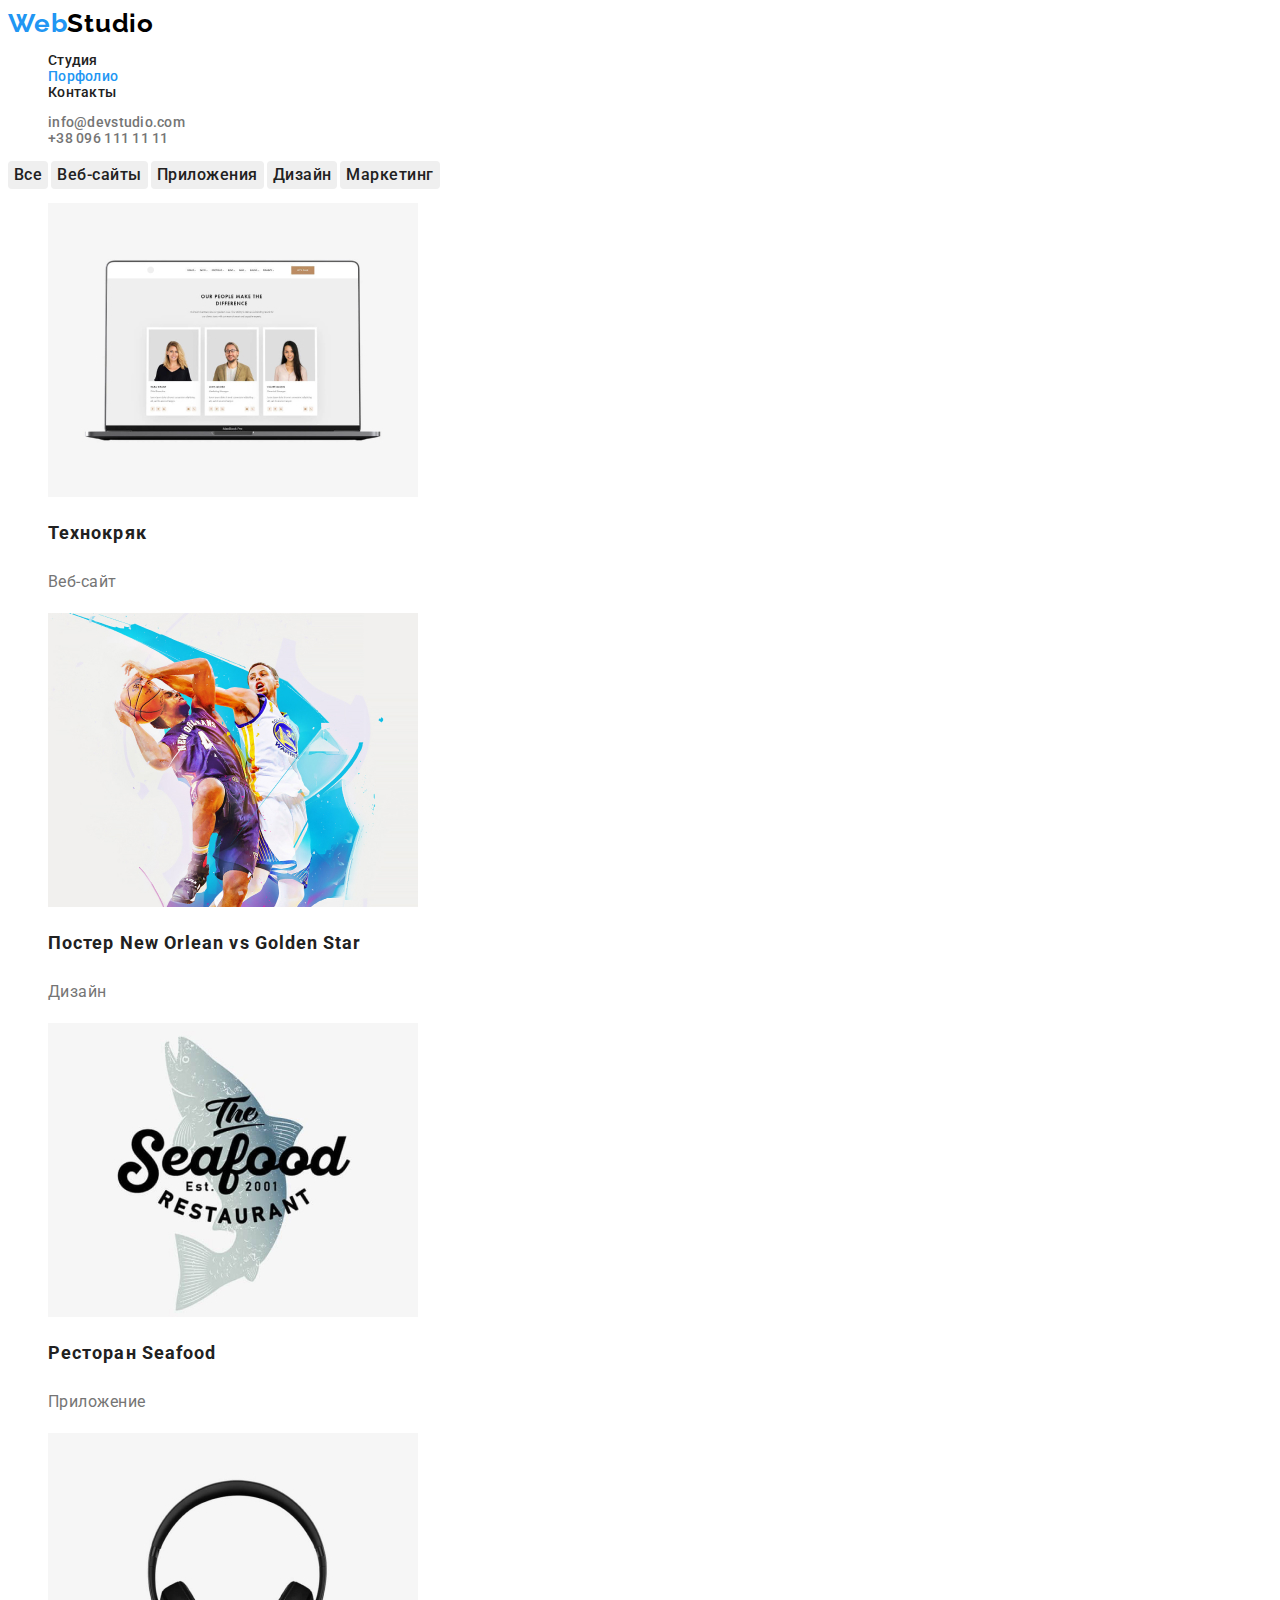
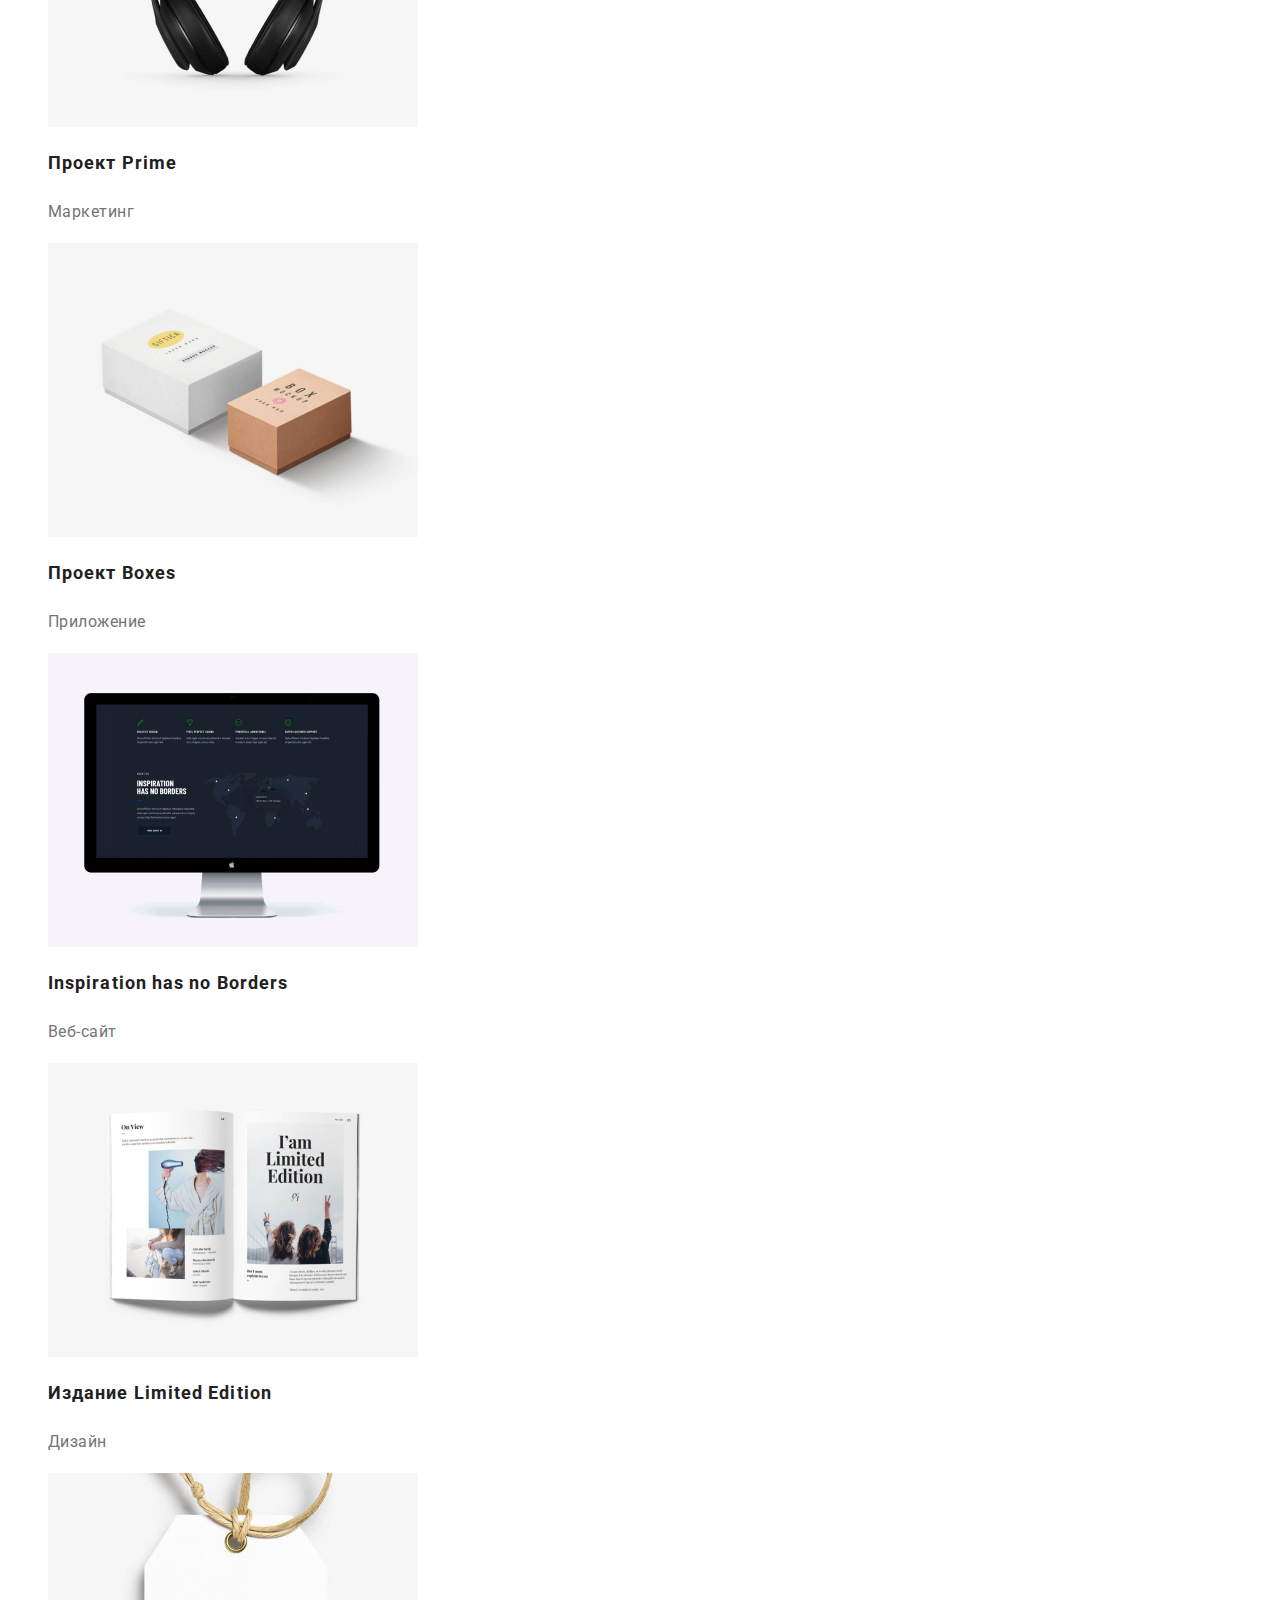
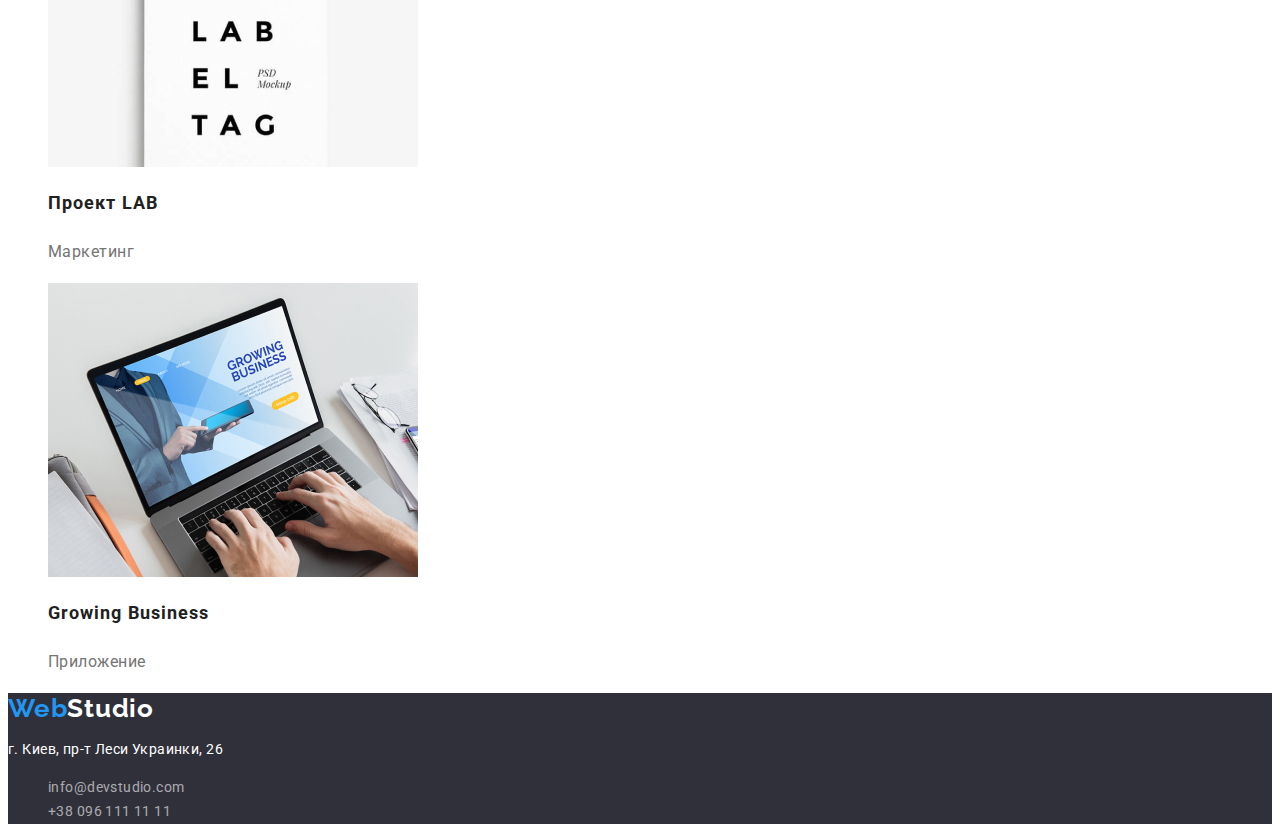
==== portfolio.html @ b66b3fff "from hw 2" ====
<!DOCTYPE html>
<html lang="ru">
  <head>
    <meta charset="UTF-8" />
    <title>Portfolio</title>
    <link rel="preconnect" href="https://fonts.googleapis.com" />
    <link rel="preconnect" href="https://fonts.gstatic.com" crossorigin />
    <link
      href="https://fonts.googleapis.com/css2?family=Raleway:wght@700&family=Roboto:wght@400;500;700;900&display=swap"
      rel="stylesheet"
    />
    <link rel="stylesheet" href="./css/styles.css" />
  </head>
  <body>
    <header class="header">
      <nav>
        <a class="link logo-link" href=""
          ><span class="logo-web">Web</span>Studio</a
        >
        <ul class="list">
          <li><a class="link header-nav" href="./index.html">Студия</a></li>
          <li>
            <a class="link header-nav current" href="./portfolio.html"
              >Порфолио</a
            >
          </li>
          <li><a class="link header-nav" href="">Контакты</a></li>
        </ul>
      </nav>
      <ul class="list">
        <li>
          <a class="link header-contacts" href="mailto:info@devstudio.com"
            >info@devstudio.com</a
          >
        </li>
        <li>
          <a class="link header-contacts" href="tel:+380961111111"
            >+38 096 111 11 11</a
          >
        </li>
      </ul>
    </header>
    <main>
      <section>
        <h1 hidden>Фильтр</h1>
        <button class="btn" type="button">Все</button>
        <button class="btn" type="button">Веб-сайты</button>
        <button class="btn" type="button">Приложения</button>
        <button class="btn" type="button">Дизайн</button>
        <button class="btn" type="button">Маркетинг</button>
      </section>

      <section>
        <ul class="list">
          <li>
            <img src="./images/portfolio/techno-crack.jpg" alt="Технокряк" />
            <h2 class="header-samples">Технокряк</h2>
            <p class="par-samples">Веб-сайт</p>
          </li>
          <li>
            <img
              src="./images/portfolio/basket-ball.jpg"
              alt="Постер New Orlean vs Golden Star"
            />
            <h2 class="header-samples">
              Постер <span lang="en">New Orlean vs Golden Star</span>
            </h2>
            <p class="par-samples">Дизайн</p>
          </li>
          <li>
            <img src="./images/portfolio/sea-food.jpg" alt="Ресторан Сифуд" />
            <h2 class="header-samples">
              Ресторан <span lang="en">Seafood</span>
            </h2>
            <p class="par-samples">Приложение</p>
          </li>
          <li>
            <img
              src="./images/portfolio/project-prime.jpg"
              alt="Проект Прайм"
            />
            <h2 class="header-samples">Проект <span lang="en">Prime</span></h2>
            <p class="par-samples">Маркетинг</p>
          </li>
          <li>
            <img
              src="./images/portfolio/project-boxes.jpg"
              alt="Проект Боксы"
            />
            <h2 class="header-samples">Проект <span lang="en">Boxes</span></h2>
            <p class="par-samples">Приложение</p>
          </li>
          <li>
            <img
              src="./images/portfolio/monitor.jpg"
              alt="Вдохновение не имеет границ"
            />
            <h2 class="header-samples">
              <span lang="en">Inspiration has no Borders</span>
            </h2>
            <p class="par-samples">Веб-сайт</p>
          </li>
          <li>
            <img
              src="./images/portfolio/limited-edition.jpg"
              alt="Издание Лимитед Эдишн"
            />
            <h2 class="header-samples">
              Издание <span lang="en">Limited Edition</span>
            </h2>
            <p class="par-samples">Дизайн</p>
          </li>
          <li>
            <img src="./images/portfolio/lab.jpg" alt="Проект ЛАБ" />
            <h2 class="header-samples">Проект <span lang="en">LAB</span></h2>
            <p class="par-samples">Маркетинг</p>
          </li>
          <li>
            <img
              src="./images/portfolio/growing-business.jpg"
              alt="Растущий бизнес"
            />
            <h2 class="header-samples">
              <span lang="en">Growing Business</span>
            </h2>
            <p class="par-samples">Приложение</p>
          </li>
        </ul>
      </section>
    </main>

    <footer class="footer unit-background">
      <a class="link logo-link" href=""
        ><span class="logo-web">Web</span>Studio</a
      >
      <address class="address-footer">
        <p>г. Киев, пр-т Леси Украинки, 26</p>
        <ul class="list">
          <li>
            <a class="link footer-contacts" href="mailto:info@devstudio.com"
              >info@devstudio.com</a
            >
          </li>
          <li>
            <a class="link footer-contacts" href="tel:+380961111111"
              >+38 096 111 11 11</a
            >
          </li>
        </ul>
      </address>
    </footer>
  </body>
</html>
---- css/styles.css ----
:root {
  --primary-font: "Roboto", sans-serif;
  --secondary-font: "Raleway", sans-serif;
  --primary-text-color: #212121;
  --secondary-text-color: #757575;
  --accent-color: #2196f3;
}

/* ================== reset the defaults ================== */
.list {
  list-style: none;
}

.link {
  text-decoration: none;
}

/* ================== /reset the defaults ================== */

/* ================== body ================== */
body {
  font-family: var(--primary-font);
  font-size: 14px;
  color: var(--primary-text-color);
}
/* ================== /body ================== */

/* ================== components ================== */

.logo-link {
  font-family: var(--secondary-font);
  font-weight: 700;
  font-size: 26px;
  line-height: 1.19;
  letter-spacing: 0.03em;
  color: #000000;
}

.logo-web {
  color: var(--accent-color);
}

.unit-background {
  background: #2f303a;
}
/* ================== /components ================== */

.section-header {
  font-weight: 700;
  font-size: 36px;
  line-height: 42px;
  text-align: center;
  letter-spacing: 0.03em;
}

/* ================== header ================== */
.header {
  font-weight: 500;
  line-height: 1.14;
  letter-spacing: 0.02em;
}

.header-nav {
  color: var(--primary-text-color);
}

.current {
  color: var(--accent-color);
}
.header-nav:hover,
.header-nav:focus {
  color: var(--accent-color);
}

.header-contacts {
  color: var(--secondary-text-color);
}

.header-contacts:hover,
.header-contacts:focus {
  color: var(--accent-color);
}
/* ================== /header ================== */

/* ================== hero ================== */

.hero {
  font-weight: 900;
  font-size: 44px;
  line-height: 1.37;

  text-align: center;
  letter-spacing: 0.06em;
  text-transform: uppercase;

  color: #ffffff;
}

.hero-header {
  font-weight: 900;
  font-size: 44px;
  line-height: 1.36;

  text-align: center;
  letter-spacing: 0.06em;
  text-transform: uppercase;
}

.hero-btn {
  background: var(--accent-color);
  box-shadow: 0px 4px 4px rgba(0, 0, 0, 0.15);
  border-radius: 4px;

  font-family: inherit;
  font-weight: 700;
  font-size: 16px;
  line-height: 1.88;

  letter-spacing: 0.06em;

  color: #ffffff;
}

.hero-btn:hover,
.hero-btn:focus {
  color: #188ce8;
}

/* ================== /hero ================== */

/* ================== section-advantage ================== */
.advantage-header {
  font-size: 14px;
  font-weight: 700;
  line-height: 1.14;
  letter-spacing: 0.03em;
  text-transform: uppercase;
}

.advantage-paragraph {
  line-height: 1.71;
  letter-spacing: 0.03em;

  color: var(--secondary-text-color);
}
/* ================== /section-advantage ================== */

/* ================== section-activity ================== */

/* ================== /section-activity ================== */

/* ================== section-team ================== */
.section-team {
  background: #f5f4fa;
}

.employee-name {
  font-weight: 500;
  font-size: 16px;
  line-height: 1.19;

  text-align: center;
  letter-spacing: 0.03em;
}

.job-title {
  font-size: 16px;
  line-height: 1.19;

  text-align: center;
  letter-spacing: 0.03em;

  color: var(--secondary-text-color);
}
/* ================== /section-team ================== */

/* ================== footer ================== */

.footer .logo-link {
  color: #ffffff;
}
.address-footer {
  font-style: normal;
  font-weight: 400;
  line-height: 1.71;
  letter-spacing: 0.03em;

  color: #ffffff;
}

.footer-contacts {
  color: rgba(255, 255, 255, 0.6);
}
/* ================== /footer ================== */

/* ================== portfolio ================== */

.btn {
  border: none;
  border-radius: 4px;

  font-family: inherit;
  font-weight: 500;
  font-size: 16px;
  line-height: 1.62;

  text-align: center;
  letter-spacing: 0.03em;

  color: var(--primary-text-color);
}

.btn:hover,
.btn:focus {
  background-color: var(--accent-color);
  color: #ffffff;
}

.header-samples {
  font-weight: 700;
  font-size: 18px;
  line-height: 2.00;

  letter-spacing: 0.06em;

  color: var(--primary-text-color);
}

.par-samples {
  font-size: 16px;
  line-height: 1.88;

  letter-spacing: 0.03em;

  color: var(--secondary-text-color);
}
/* ================== /portfolio ================== */
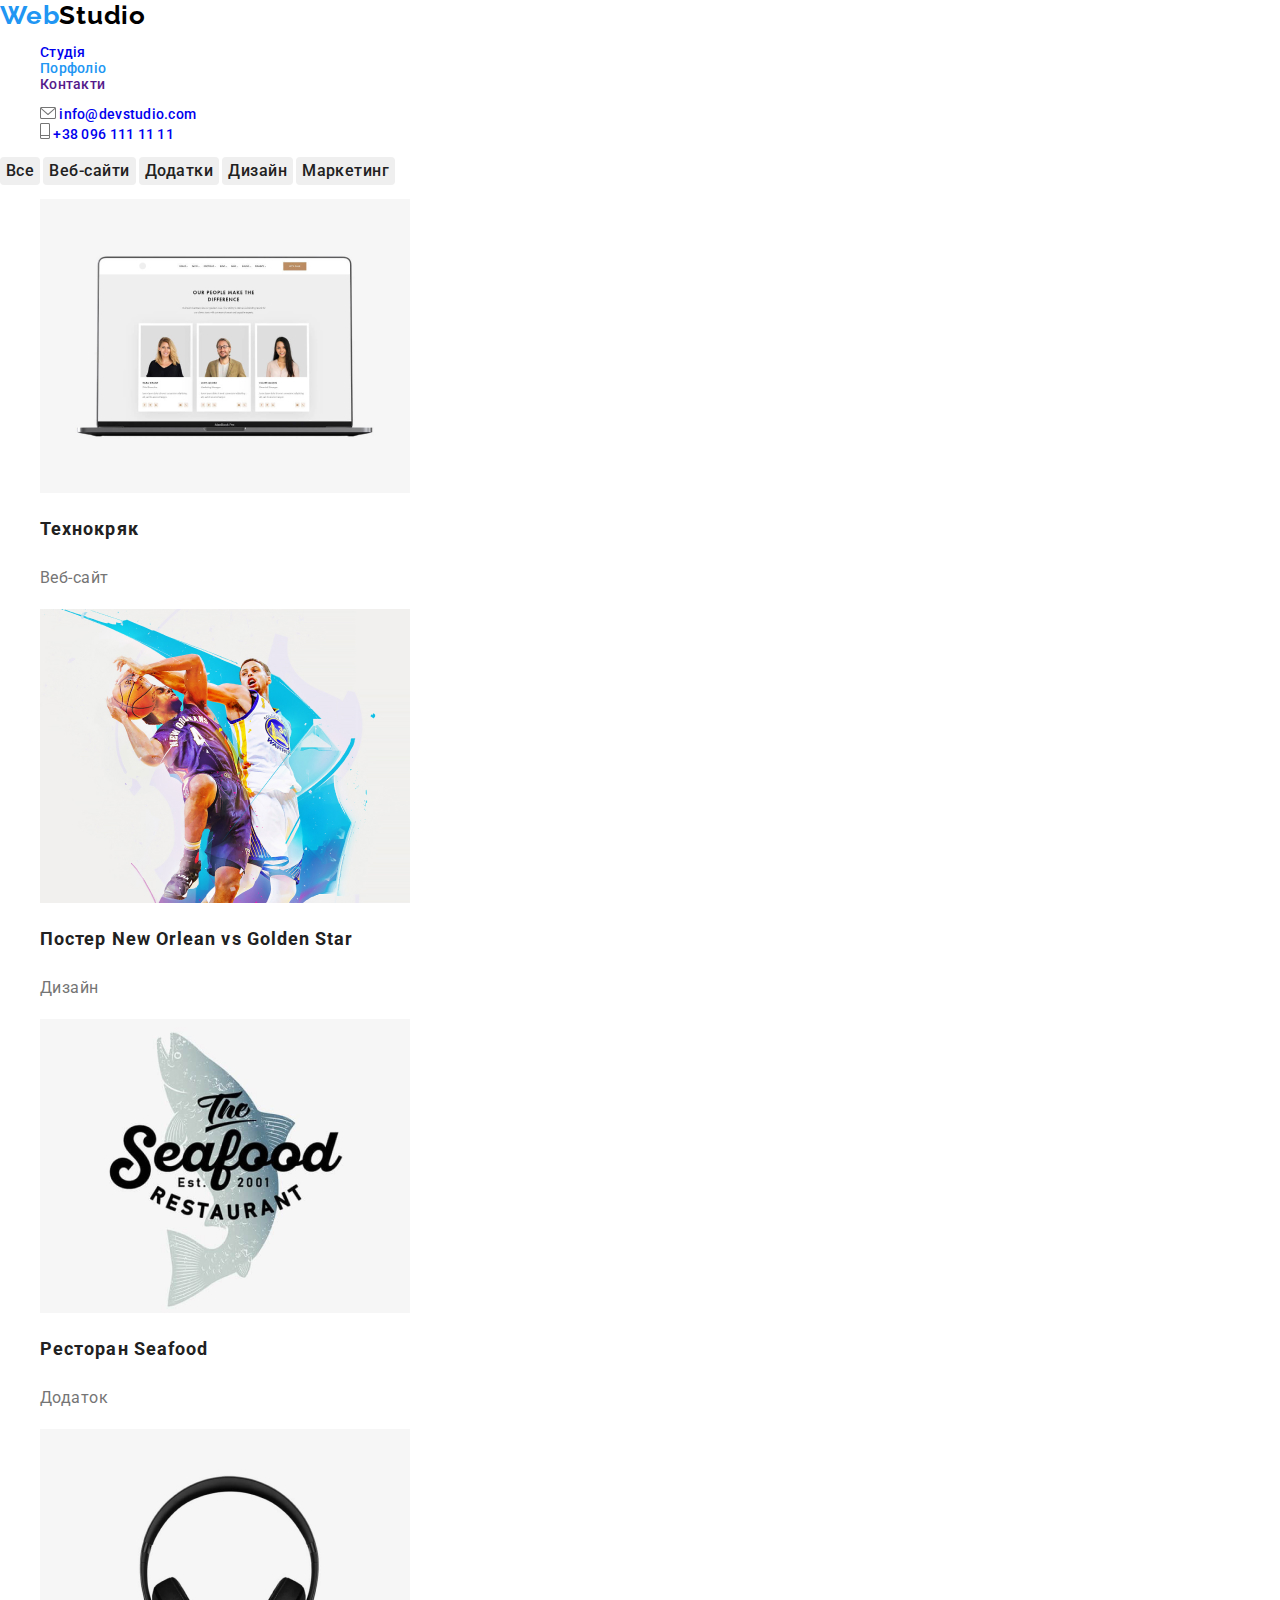
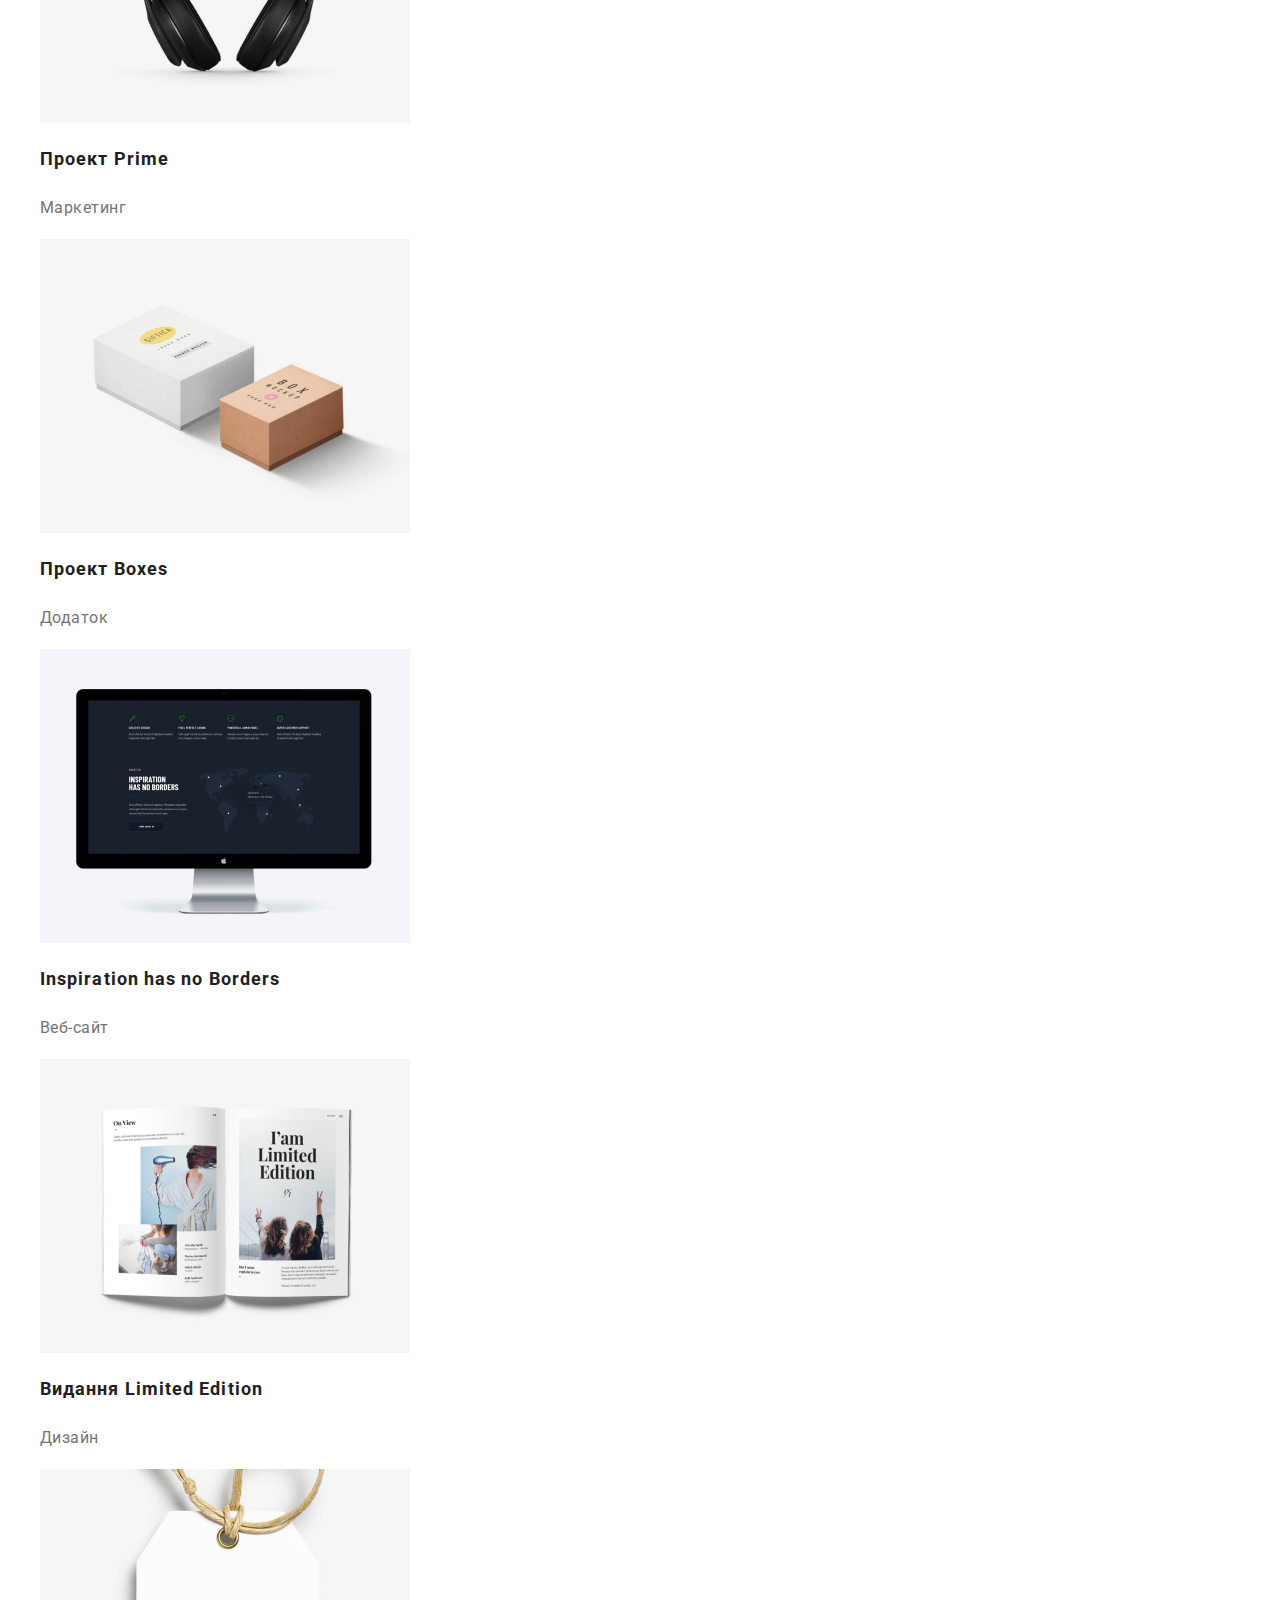
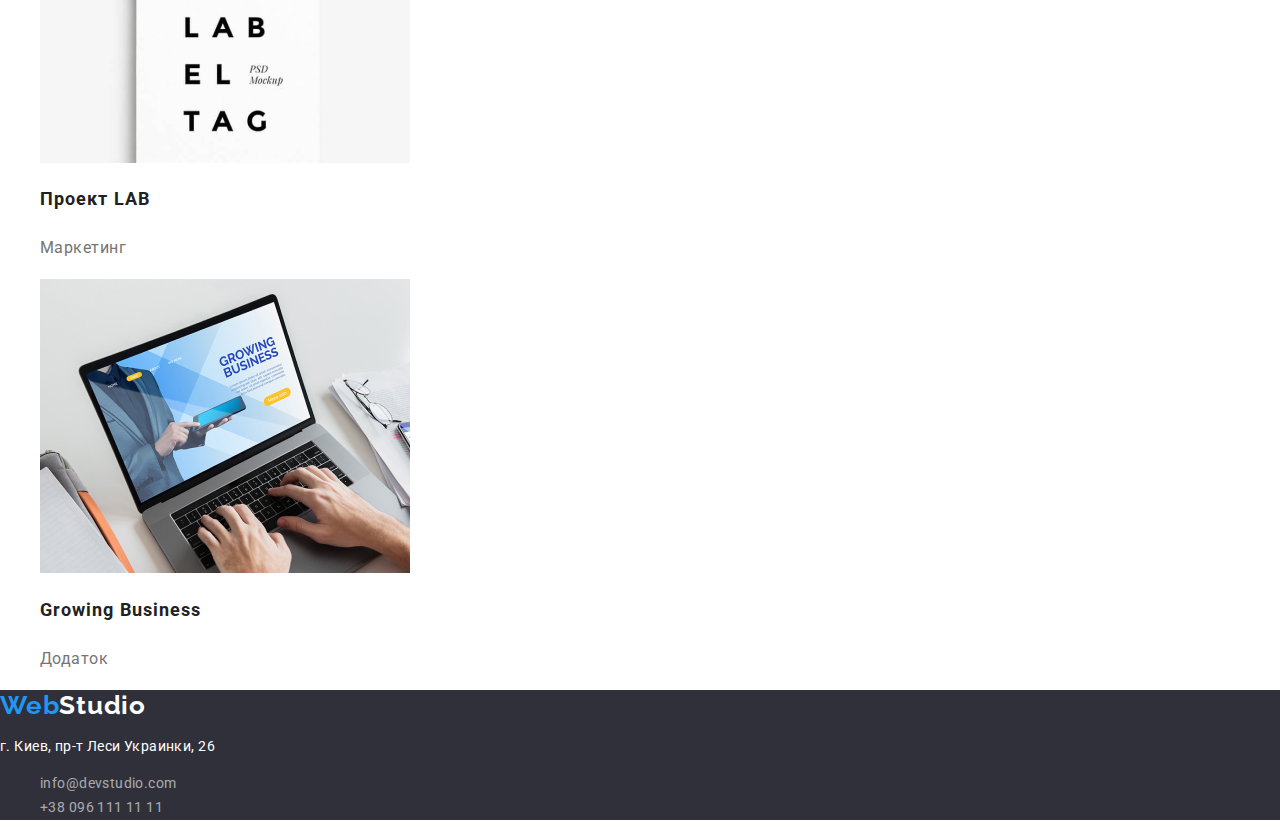
==== commit 2b32677c: "Modufy portfolio.html hw-3" ====
--- a/portfolio.html
+++ b/portfolio.html
@@ -1,8 +1,12 @@
 <!DOCTYPE html>
-<html lang="ru">
+<html lang="uk">
   <head>
     <meta charset="UTF-8" />
     <title>Portfolio</title>
+    <link
+      rel="stylesheet"
+      href="https://cdn.jsdelivr.net/npm/modern-normalize@1.1.0/modern-normalize.min.css"
+    />
     <link rel="preconnect" href="https://fonts.googleapis.com" />
     <link rel="preconnect" href="https://fonts.gstatic.com" crossorigin />
     <link
@@ -12,142 +16,175 @@
     <link rel="stylesheet" href="./css/styles.css" />
   </head>
   <body>
-    <header class="header">
-      <nav>
-        <a class="link logo-link" href=""
-          ><span class="logo-web">Web</span>Studio</a
-        >
-        <ul class="list">
-          <li><a class="link header-nav" href="./index.html">Студия</a></li>
-          <li>
-            <a class="link header-nav current" href="./portfolio.html"
-              >Порфолио</a
-            >
+    <div class="container">
+      <header class="header">
+        <nav class="header-center">
+          <a class="link logo-link" href=""
+            ><span class="logo-web">Web</span>Studio</a
+          >
+          <ul class="list menu">
+            <li class="menu-item">
+              <a class="link menu-nav" href="./index.html">Студія</a>
+            </li>
+            <li class="menu-item">
+              <a class="link menu-nav current" href="./portfolio.html"
+                >Порфоліо</a
+              >
+            </li>
+            <li class="menu-item">
+              <a class="link menu-nav" href="">Контакти</a>
+            </li>
+          </ul>
+        </nav>
+        <ul class="list header-center">
+          <li class="contacts-item">
+            <div class="img-with-icon">
+              <img
+                class="img-with-icon-item"
+                src="./images/icons/envelope-ico.svg"
+                alt="Іконка електронної пошти"
+              />
+              <a
+                class="link header-contact img-with-icon-item"
+                href="mailto:info@devstudio.com"
+                >info@devstudio.com</a
+              >
+            </div>
           </li>
-          <li><a class="link header-nav" href="">Контакты</a></li>
+          <div class="img-with-icon">
+            <li class="contacts-item">
+              <img
+                class="img-with-icon-item"
+                src="./images/icons/smart-ico.svg"
+                alt="Іконка електронної пошти"
+              />
+              <a
+                class="link header-contact img-with-icon-item"
+                href="tel:+380961111111"
+                >+38 096 111 11 11</a
+              >
+            </li>
+          </div>
         </ul>
-      </nav>
-      <ul class="list">
-        <li>
-          <a class="link header-contacts" href="mailto:info@devstudio.com"
-            >info@devstudio.com</a
-          >
-        </li>
-        <li>
-          <a class="link header-contacts" href="tel:+380961111111"
-            >+38 096 111 11 11</a
-          >
-        </li>
-      </ul>
-    </header>
+      </header>
+    </div>
+
     <main>
-      <section>
+      <section class="container filter">
         <h1 hidden>Фильтр</h1>
         <button class="btn" type="button">Все</button>
-        <button class="btn" type="button">Веб-сайты</button>
-        <button class="btn" type="button">Приложения</button>
+        <button class="btn" type="button">Веб-сайти</button>
+        <button class="btn" type="button">Додатки</button>
         <button class="btn" type="button">Дизайн</button>
         <button class="btn" type="button">Маркетинг</button>
       </section>
 
-      <section>
-        <ul class="list">
-          <li>
-            <img src="./images/portfolio/techno-crack.jpg" alt="Технокряк" />
-            <h2 class="header-samples">Технокряк</h2>
-            <p class="par-samples">Веб-сайт</p>
-          </li>
-          <li>
-            <img
-              src="./images/portfolio/basket-ball.jpg"
-              alt="Постер New Orlean vs Golden Star"
-            />
-            <h2 class="header-samples">
-              Постер <span lang="en">New Orlean vs Golden Star</span>
-            </h2>
-            <p class="par-samples">Дизайн</p>
-          </li>
-          <li>
-            <img src="./images/portfolio/sea-food.jpg" alt="Ресторан Сифуд" />
-            <h2 class="header-samples">
-              Ресторан <span lang="en">Seafood</span>
-            </h2>
-            <p class="par-samples">Приложение</p>
-          </li>
-          <li>
-            <img
-              src="./images/portfolio/project-prime.jpg"
-              alt="Проект Прайм"
-            />
-            <h2 class="header-samples">Проект <span lang="en">Prime</span></h2>
-            <p class="par-samples">Маркетинг</p>
-          </li>
-          <li>
-            <img
-              src="./images/portfolio/project-boxes.jpg"
-              alt="Проект Боксы"
-            />
-            <h2 class="header-samples">Проект <span lang="en">Boxes</span></h2>
-            <p class="par-samples">Приложение</p>
-          </li>
-          <li>
-            <img
-              src="./images/portfolio/monitor.jpg"
-              alt="Вдохновение не имеет границ"
-            />
-            <h2 class="header-samples">
-              <span lang="en">Inspiration has no Borders</span>
-            </h2>
-            <p class="par-samples">Веб-сайт</p>
-          </li>
-          <li>
-            <img
-              src="./images/portfolio/limited-edition.jpg"
-              alt="Издание Лимитед Эдишн"
-            />
-            <h2 class="header-samples">
-              Издание <span lang="en">Limited Edition</span>
-            </h2>
-            <p class="par-samples">Дизайн</p>
-          </li>
-          <li>
-            <img src="./images/portfolio/lab.jpg" alt="Проект ЛАБ" />
-            <h2 class="header-samples">Проект <span lang="en">LAB</span></h2>
-            <p class="par-samples">Маркетинг</p>
-          </li>
-          <li>
-            <img
-              src="./images/portfolio/growing-business.jpg"
-              alt="Растущий бизнес"
-            />
-            <h2 class="header-samples">
-              <span lang="en">Growing Business</span>
-            </h2>
-            <p class="par-samples">Приложение</p>
-          </li>
-        </ul>
+      <section class="samples">
+        <div class="container">
+          <ul class="list samples-list">
+            <li class="samples-item">
+              <img src="./images/portfolio/techno-crack.jpg" alt="Технокряк" />
+              <h2 class="header-samples">Технокряк</h2>
+              <p class="par-samples">Веб-сайт</p>
+            </li>
+            <li class="samples-item">
+              <img
+                src="./images/portfolio/basket-ball.jpg"
+                alt="Постер New Orlean vs Golden Star"
+              />
+              <h2 class="header-samples">
+                Постер <span lang="en">New Orlean vs Golden Star</span>
+              </h2>
+              <p class="par-samples">Дизайн</p>
+            </li>
+            <li class="samples-item">
+              <img src="./images/portfolio/sea-food.jpg" alt="Ресторан Сіфуд" />
+              <h2 class="header-samples">
+                Ресторан <span lang="en">Seafood</span>
+              </h2>
+              <p class="par-samples">Додаток</p>
+            </li>
+            <li class="samples-item">
+              <img
+                src="./images/portfolio/project-prime.jpg"
+                alt="Проект Прайм"
+              />
+              <h2 class="header-samples">
+                Проект <span lang="en">Prime</span>
+              </h2>
+              <p class="par-samples">Маркетинг</p>
+            </li>
+            <li class="samples-item">
+              <img
+                src="./images/portfolio/project-boxes.jpg"
+                alt="Проект Бокси"
+              />
+              <h2 class="header-samples">
+                Проект <span lang="en">Boxes</span>
+              </h2>
+              <p class="par-samples">Додаток</p>
+            </li>
+            <li class="samples-item">
+              <img
+                src="./images/portfolio/monitor.jpg"
+                alt="Вдохновение не имеет границ"
+              />
+              <h2 class="header-samples">
+                <span lang="en">Inspiration has no Borders</span>
+              </h2>
+              <p class="par-samples">Веб-сайт</p>
+            </li>
+            <li class="samples-item">
+              <img
+                src="./images/portfolio/limited-edition.jpg"
+                alt="Издание Лимитед Эдишн"
+              />
+              <h2 class="header-samples">
+                Видання <span lang="en">Limited Edition</span>
+              </h2>
+              <p class="par-samples">Дизайн</p>
+            </li>
+            <li class="samples-item">
+              <img src="./images/portfolio/lab.jpg" alt="Проект ЛАБ" />
+              <h2 class="header-samples">Проект <span lang="en">LAB</span></h2>
+              <p class="par-samples">Маркетинг</p>
+            </li>
+            <li class="samples-item">
+              <img
+                src="./images/portfolio/growing-business.jpg"
+                alt="Зростаючий бизнес"
+              />
+              <h2 class="header-samples">
+                <span lang="en">Growing Business</span>
+              </h2>
+              <p class="par-samples">Додаток</p>
+            </li>
+          </ul>
+        </div>
       </section>
     </main>
 
     <footer class="footer unit-background">
-      <a class="link logo-link" href=""
-        ><span class="logo-web">Web</span>Studio</a
-      >
-      <address class="address-footer">
-        <p>г. Киев, пр-т Леси Украинки, 26</p>
-        <ul class="list">
-          <li>
-            <a class="link footer-contacts" href="mailto:info@devstudio.com"
-              >info@devstudio.com</a
-            >
-          </li>
-          <li>
-            <a class="link footer-contacts" href="tel:+380961111111"
-              >+38 096 111 11 11</a
-            >
-          </li>
-        </ul>
-      </address>
+      <div class="container">
+        <a class="link logo-link" href=""
+          ><span class="logo-web">Web</span>Studio</a
+        >
+        <address class="address-footer">
+          <p>г. Киев, пр-т Леси Украинки, 26</p>
+          <ul class="list">
+            <li>
+              <a class="link footer-contacts" href="mailto:info@devstudio.com"
+                >info@devstudio.com</a
+              >
+            </li>
+            <li>
+              <a class="link footer-contacts" href="tel:+380961111111"
+                >+38 096 111 11 11</a
+              >
+            </li>
+          </ul>
+        </address>
+      </div>
     </footer>
   </body>
 </html>
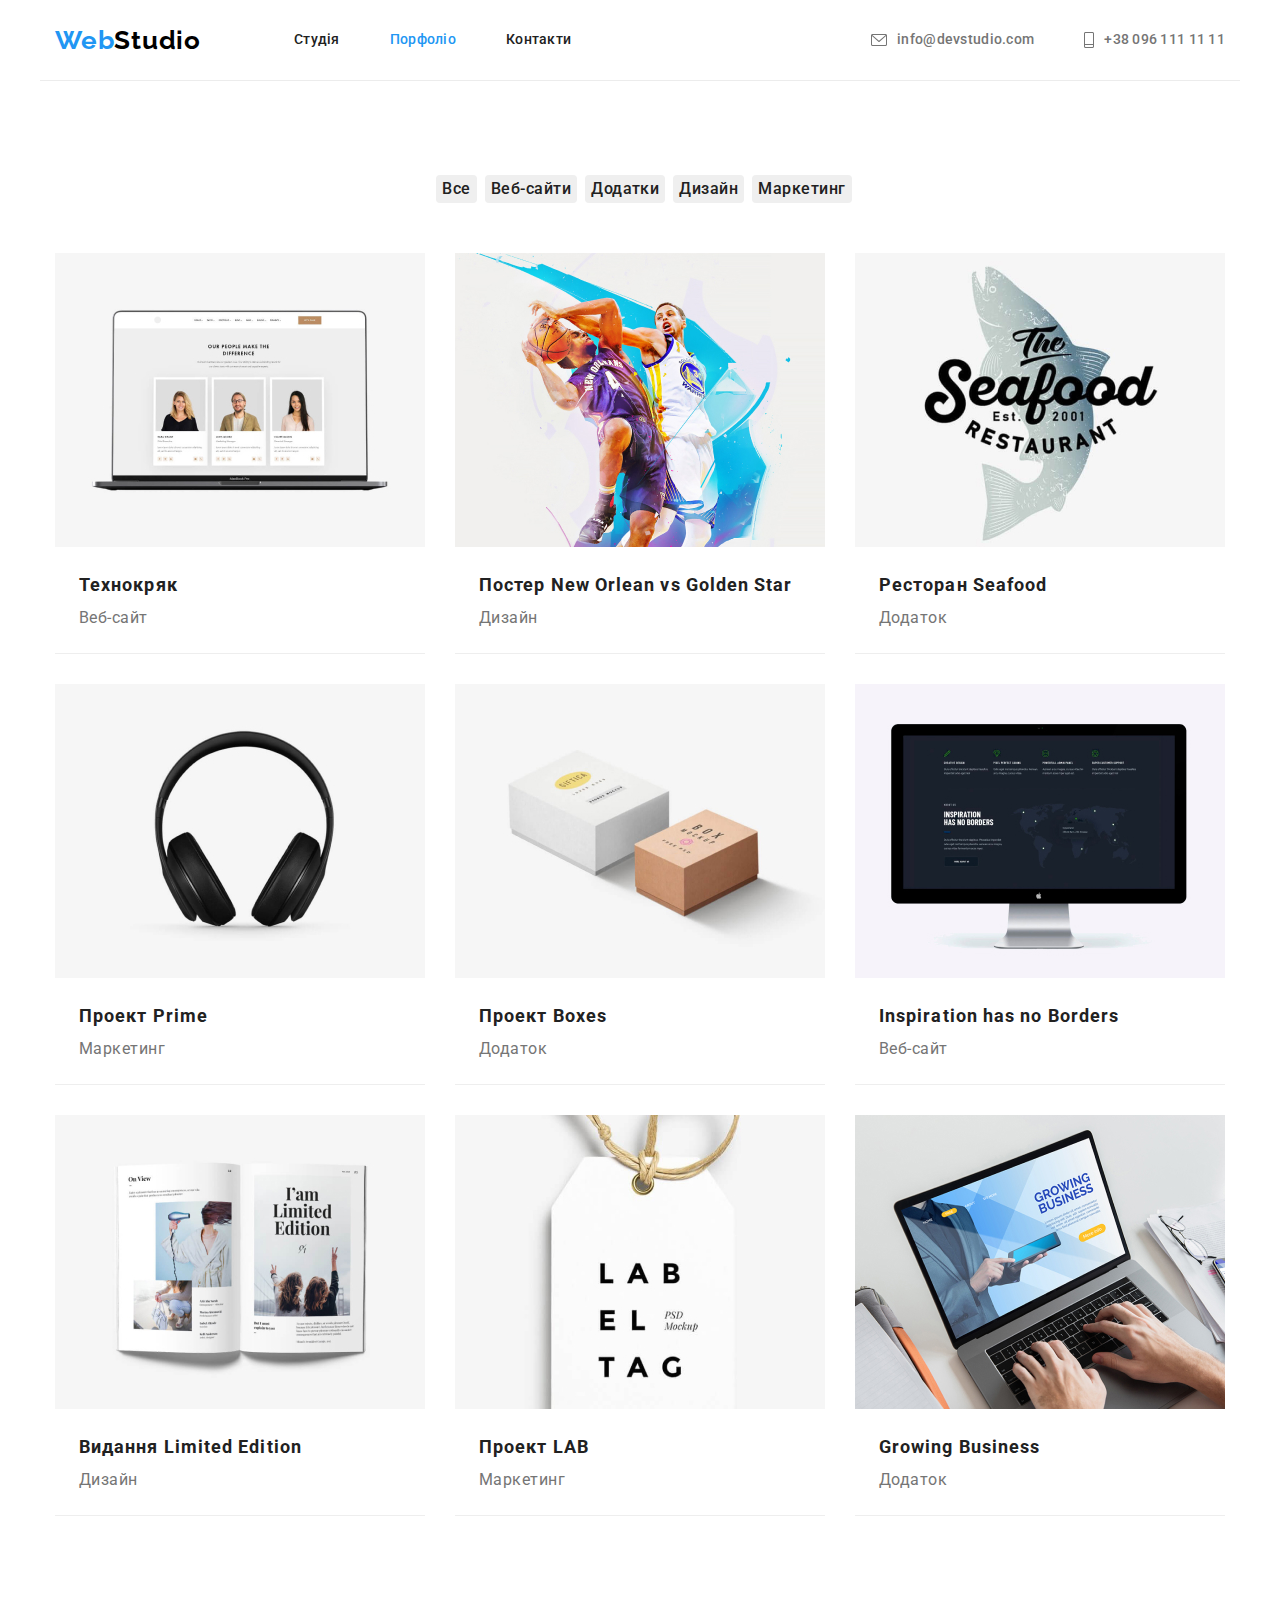
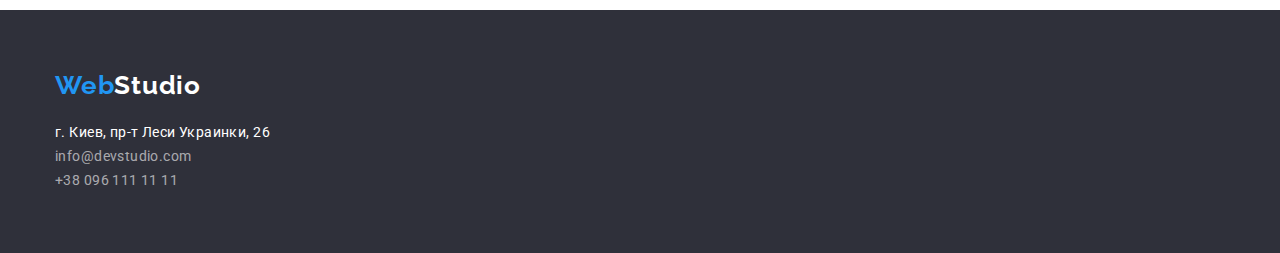
==== commit 5a8cd5ea: "fixing before put hw-3" ====
--- a/portfolio.html
+++ b/portfolio.html
@@ -16,8 +16,8 @@
     <link rel="stylesheet" href="./css/styles.css" />
   </head>
   <body>
-    <div class="container">
-      <header class="header">
+    <header>
+      <div class="container header">
         <nav class="header-center">
           <a class="link logo-link" href=""
             ><span class="logo-web">Web</span>Studio</a
@@ -66,98 +66,136 @@
             </li>
           </div>
         </ul>
-      </header>
-    </div>
+      </div>
+    </header>
 
     <main>
-      <section class="container filter">
-        <h1 hidden>Фильтр</h1>
-        <button class="btn" type="button">Все</button>
-        <button class="btn" type="button">Веб-сайти</button>
-        <button class="btn" type="button">Додатки</button>
-        <button class="btn" type="button">Дизайн</button>
-        <button class="btn" type="button">Маркетинг</button>
-      </section>
+      <section class="section">
+        <div class="container">
+          <div class="filter">
+            <h1 class="visually-hidden">Фильтр</h1>
+            <button class="btn" type="button">Все</button>
+            <button class="btn" type="button">Веб-сайти</button>
+            <button class="btn" type="button">Додатки</button>
+            <button class="btn" type="button">Дизайн</button>
+            <button class="btn" type="button">Маркетинг</button>
+          </div>
 
-      <section class="samples">
-        <div class="container">
           <ul class="list samples-list">
             <li class="samples-item">
-              <img src="./images/portfolio/techno-crack.jpg" alt="Технокряк" />
-              <h2 class="header-samples">Технокряк</h2>
-              <p class="par-samples">Веб-сайт</p>
+              <img
+                src="./images/portfolio/techno-crack.jpg"
+                alt="Технокряк"
+                width="370px"
+              />
+              <div class="samples-caption">
+                <h2 class="samples-header">Технокряк</h2>
+                <p class="samples-par">Веб-сайт</p>
+              </div>
             </li>
             <li class="samples-item">
               <img
                 src="./images/portfolio/basket-ball.jpg"
                 alt="Постер New Orlean vs Golden Star"
-              />
-              <h2 class="header-samples">
-                Постер <span lang="en">New Orlean vs Golden Star</span>
-              </h2>
-              <p class="par-samples">Дизайн</p>
-            </li>
-            <li class="samples-item">
-              <img src="./images/portfolio/sea-food.jpg" alt="Ресторан Сіфуд" />
-              <h2 class="header-samples">
-                Ресторан <span lang="en">Seafood</span>
-              </h2>
-              <p class="par-samples">Додаток</p>
+                width="370px"
+              />
+              <div class="samples-caption">
+                <h2 class="samples-header">
+                  Постер <span lang="en">New Orlean vs Golden Star</span>
+                </h2>
+                <p class="samples-par">Дизайн</p>
+              </div>
+            </li>
+            <li class="samples-item">
+              <img
+                src="./images/portfolio/sea-food.jpg"
+                alt="Ресторан Сіфуд"
+                width="370px"
+              />
+              <div class="samples-caption">
+                <h2 class="samples-header">
+                  Ресторан <span lang="en">Seafood</span>
+                </h2>
+                <p class="samples-par">Додаток</p>
+              </div>
             </li>
             <li class="samples-item">
               <img
                 src="./images/portfolio/project-prime.jpg"
                 alt="Проект Прайм"
-              />
-              <h2 class="header-samples">
-                Проект <span lang="en">Prime</span>
-              </h2>
-              <p class="par-samples">Маркетинг</p>
+                width="370px"
+              />
+              <div class="samples-caption">
+                <h2 class="samples-header">
+                  Проект <span lang="en">Prime</span>
+                </h2>
+                <p class="samples-par">Маркетинг</p>
+              </div>
             </li>
             <li class="samples-item">
               <img
                 src="./images/portfolio/project-boxes.jpg"
                 alt="Проект Бокси"
-              />
-              <h2 class="header-samples">
-                Проект <span lang="en">Boxes</span>
-              </h2>
-              <p class="par-samples">Додаток</p>
+                width="370px"
+              />
+              <div class="samples-caption">
+                <h2 class="samples-header">
+                  Проект <span lang="en">Boxes</span>
+                </h2>
+                <p class="samples-par">Додаток</p>
+              </div>
             </li>
             <li class="samples-item">
               <img
                 src="./images/portfolio/monitor.jpg"
                 alt="Вдохновение не имеет границ"
-              />
-              <h2 class="header-samples">
-                <span lang="en">Inspiration has no Borders</span>
-              </h2>
-              <p class="par-samples">Веб-сайт</p>
+                width="370px"
+              />
+              <div class="samples-caption">
+                <h2 class="samples-header">
+                  <span lang="en">Inspiration has no Borders</span>
+                </h2>
+                <p class="samples-par">Веб-сайт</p>
+              </div>
             </li>
             <li class="samples-item">
               <img
                 src="./images/portfolio/limited-edition.jpg"
                 alt="Издание Лимитед Эдишн"
-              />
-              <h2 class="header-samples">
-                Видання <span lang="en">Limited Edition</span>
-              </h2>
-              <p class="par-samples">Дизайн</p>
-            </li>
-            <li class="samples-item">
-              <img src="./images/portfolio/lab.jpg" alt="Проект ЛАБ" />
-              <h2 class="header-samples">Проект <span lang="en">LAB</span></h2>
-              <p class="par-samples">Маркетинг</p>
+                width="370px"
+              />
+              <div class="samples-caption">
+                <h2 class="samples-header">
+                  Видання <span lang="en">Limited Edition</span>
+                </h2>
+                <p class="samples-par">Дизайн</p>
+              </div>
+            </li>
+            <li class="samples-item">
+              <img
+                src="./images/portfolio/lab.jpg"
+                alt="Проект ЛАБ"
+                width="370px"
+              />
+              <div class="samples-caption">
+                <h2 class="samples-header">
+                  Проект <span lang="en">LAB</span>
+                </h2>
+                <p class="samples-par">Маркетинг</p>
+              </div>
             </li>
             <li class="samples-item">
               <img
                 src="./images/portfolio/growing-business.jpg"
                 alt="Зростаючий бизнес"
-              />
-              <h2 class="header-samples">
-                <span lang="en">Growing Business</span>
-              </h2>
-              <p class="par-samples">Додаток</p>
+                width="370px"
+              />
+              <div class="samples-caption">
+                <h2 class="samples-header">
+                  <span lang="en">Growing Business</span>
+                </h2>
+                <p class="samples-par">Додаток</p>
+              </div>
             </li>
           </ul>
         </div>
--- a/css/styles.css
+++ b/css/styles.css
@@ -7,6 +7,37 @@
 }
 
 /* ================== reset the defaults ================== */
+
+h1,
+h2,
+h3,
+h4,
+h5,
+h6,
+p {
+  margin-top: 0;
+  margin-bottom: 0;
+}
+
+ul,
+ol {
+  margin-top: 0;
+  margin-bottom: 0;
+  padding-left: 0;
+}
+
+img {
+  display: block;
+}
+
+address {
+  font-style: normal;
+}
+
+button {
+  cursor: pointer;
+}
+
 .list {
   list-style: none;
 }
@@ -26,6 +57,26 @@
 /* ================== /body ================== */
 
 /* ================== components ================== */
+.visually-hidden {
+  position: absolute;
+  width: 1px;
+  height: 1px;
+  margin: -1px;
+  border: 0;
+  padding: 0;
+  white-space: nowrap;
+  clip-path: inset(100%);
+  clip: rect(0 0 0 0);
+  overflow: hidden;
+}
+
+.container {
+  width: 1200px;
+  margin-left: auto;
+  margin-right: auto;
+  padding-left: 15px;
+  padding-right: 15px;
+}
 
 .logo-link {
   font-family: var(--secondary-font);
@@ -43,7 +94,14 @@
 .unit-background {
   background: #2f303a;
 }
+
+.section {
+  padding-top: 94px;
+  padding-bottom: 94px;
+}
 /* ================== /components ================== */
+
+/* ================== header ================== */
 
 .section-header {
   font-weight: 700;
@@ -53,33 +111,72 @@
   letter-spacing: 0.03em;
 }
 
-/* ================== header ================== */
 .header {
+  display: flex;
+  justify-content: space-between;
   font-weight: 500;
   line-height: 1.14;
   letter-spacing: 0.02em;
 }
 
-.header-nav {
+.header-center {
+  display: flex;
+  align-items: center;
+}
+
+.menu {
+  display: flex;
+  margin-top: 32px;
+  margin-bottom: 32px;
+  margin-left: 93px;
+}
+
+.menu-item:not(:first-child) {
+  margin-left: 50px;
+}
+
+.menu-nav {
+  padding-top: 32px;
+  padding-bottom: 32px;
   color: var(--primary-text-color);
 }
 
 .current {
   color: var(--accent-color);
 }
-.header-nav:hover,
-.header-nav:focus {
+.menu-nav:hover,
+.menu-nav:focus {
   color: var(--accent-color);
 }
 
-.header-contacts {
+.header-contact {
   color: var(--secondary-text-color);
 }
 
-.header-contacts:hover,
-.header-contacts:focus {
+.header-contact:hover,
+.header-contact:focus {
   color: var(--accent-color);
 }
+
+.contacts-item {
+  display: flex;
+}
+
+.contacts-item:last-child {
+  margin-left: 50px;
+}
+.img-with-icon {
+  display: flex;
+}
+
+.img-with-icon-item:not(:first-child) {
+  margin-left: 10px;
+}
+
+.container.header {
+  border-bottom: 1px solid #ececec;
+}
+
 /* ================== /header ================== */
 
 /* ================== hero ================== */
@@ -89,24 +186,39 @@
   font-size: 44px;
   line-height: 1.37;
 
+  letter-spacing: 0.06em;
+  text-transform: uppercase;
+
+  color: #ffffff;
+}
+
+.hero-header {
+  margin-left: auto;
+  margin-bottom: 30px;
+  margin-right: auto;
+
+  font-weight: 900;
+  font-size: 44px;
+  line-height: 1.36;
+
   text-align: center;
   letter-spacing: 0.06em;
   text-transform: uppercase;
-
-  color: #ffffff;
-}
-
-.hero-header {
-  font-weight: 900;
-  font-size: 44px;
-  line-height: 1.36;
-
-  text-align: center;
-  letter-spacing: 0.06em;
-  text-transform: uppercase;
+}
+
+.hero-container {
+  display: flex;
+  flex-direction: column;
+  justify-content: center;
+  align-items: center;
 }
 
 .hero-btn {
+  padding-top: 10px;
+  padding-right: 32px;
+  padding-bottom: 10px;
+  padding-left: 32px;
+
   background: var(--accent-color);
   box-shadow: 0px 4px 4px rgba(0, 0, 0, 0.15);
   border-radius: 4px;
@@ -114,6 +226,7 @@
   font-family: inherit;
   font-weight: 700;
   font-size: 16px;
+  text-align: center;
   line-height: 1.88;
 
   letter-spacing: 0.06em;
@@ -123,12 +236,29 @@
 
 .hero-btn:hover,
 .hero-btn:focus {
-  color: #188ce8;
+  color: #ffffff;
+  background: #188ce8;
 }
 
 /* ================== /hero ================== */
 
 /* ================== section-advantage ================== */
+.section-advantage {
+  padding-bottom: 0;
+}
+
+.advantage-list {
+  display: flex;
+}
+
+.advantage-item {
+  width: 270px;
+}
+
+.advantage-item:not(:first-child) {
+  margin-left: 30px;
+}
+
 .advantage-header {
   font-size: 14px;
   font-weight: 700;
@@ -138,6 +268,7 @@
 }
 
 .advantage-paragraph {
+  margin-top: 10px;
   line-height: 1.71;
   letter-spacing: 0.03em;
 
@@ -147,27 +278,58 @@
 
 /* ================== section-activity ================== */
 
+.activity-list {
+  display: flex;
+  margin-top: 50px;
+}
+
+.activity-item {
+  width: 270px;
+}
+
+.activity-item:not(:first-child) {
+  margin-left: 30px;
+}
 /* ================== /section-activity ================== */
 
 /* ================== section-team ================== */
 .section-team {
-  background: #f5f4fa;
+  padding-top: 94px;
+  padding-bottom: 94px;
+
+  background-color: #f5f4fa;
+}
+
+.team-list {
+  display: flex;
+  justify-content: space-between;
+  margin-top: 50px;
+}
+
+.team-item {
+  display: flex;
+  flex-direction: column;
+
+  align-items: center;
 }
 
 .employee-name {
+  margin-top: 30px;
+
   font-weight: 500;
   font-size: 16px;
   line-height: 1.19;
 
-  text-align: center;
   letter-spacing: 0.03em;
 }
 
 .job-title {
+  margin-top: 10px;
+  margin-bottom: 30px;
+
   font-size: 16px;
   line-height: 1.19;
 
-  text-align: center;
   letter-spacing: 0.03em;
 
   color: var(--secondary-text-color);
@@ -176,10 +338,17 @@
 
 /* ================== footer ================== */
 
+.footer {
+  padding-top: 60px;
+  padding-bottom: 60px;
+}
+
 .footer .logo-link {
   color: #ffffff;
 }
 .address-footer {
+  margin-top: 20px;
+
   font-style: normal;
   font-weight: 400;
   line-height: 1.71;
@@ -188,6 +357,12 @@
   color: #ffffff;
 }
 
+.adress-list {
+  margin-top: 9px;
+}
+.adress-items:not(:first-child) {
+  margin-top: 9px;
+}
 .footer-contacts {
   color: rgba(255, 255, 255, 0.6);
 }
@@ -216,17 +391,56 @@
   color: #ffffff;
 }
 
-.header-samples {
+.btn:not(:first-child) {
+  margin-left: 8px;
+}
+
+.filter {
+  display: flex;
+  justify-content: center;
+}
+
+.samples-list {
+  display: flex;
+  flex-wrap: wrap;
+
+  margin-top: 50px;
+}
+
+.samples-item {
+  margin-right: 30px;
+  margin-bottom: 30px;
+
+  border-bottom: 1px solid #eeeeee;
+
+  width: 370px;
+}
+
+.samples-item > img {
+  display: block;
+  max-width: 100%;
+  height: auto;
+}
+
+.samples-item:nth-child(3n) {
+  margin-right: 0;
+}
+
+.samples-item:nth-last-child(-n + 3) {
+  margin-bottom: 0;
+}
+
+.samples-header {
   font-weight: 700;
   font-size: 18px;
-  line-height: 2.00;
+  line-height: 2;
 
   letter-spacing: 0.06em;
 
   color: var(--primary-text-color);
 }
 
-.par-samples {
+.samples-par {
   font-size: 16px;
   line-height: 1.88;
 
@@ -234,4 +448,12 @@
 
   color: var(--secondary-text-color);
 }
+
+.samples-caption {
+  padding-top: 20px;
+  padding-bottom: 20px;
+
+  padding-left: 24px;
+  padding-right: 24px;
+}
 /* ================== /portfolio ================== */
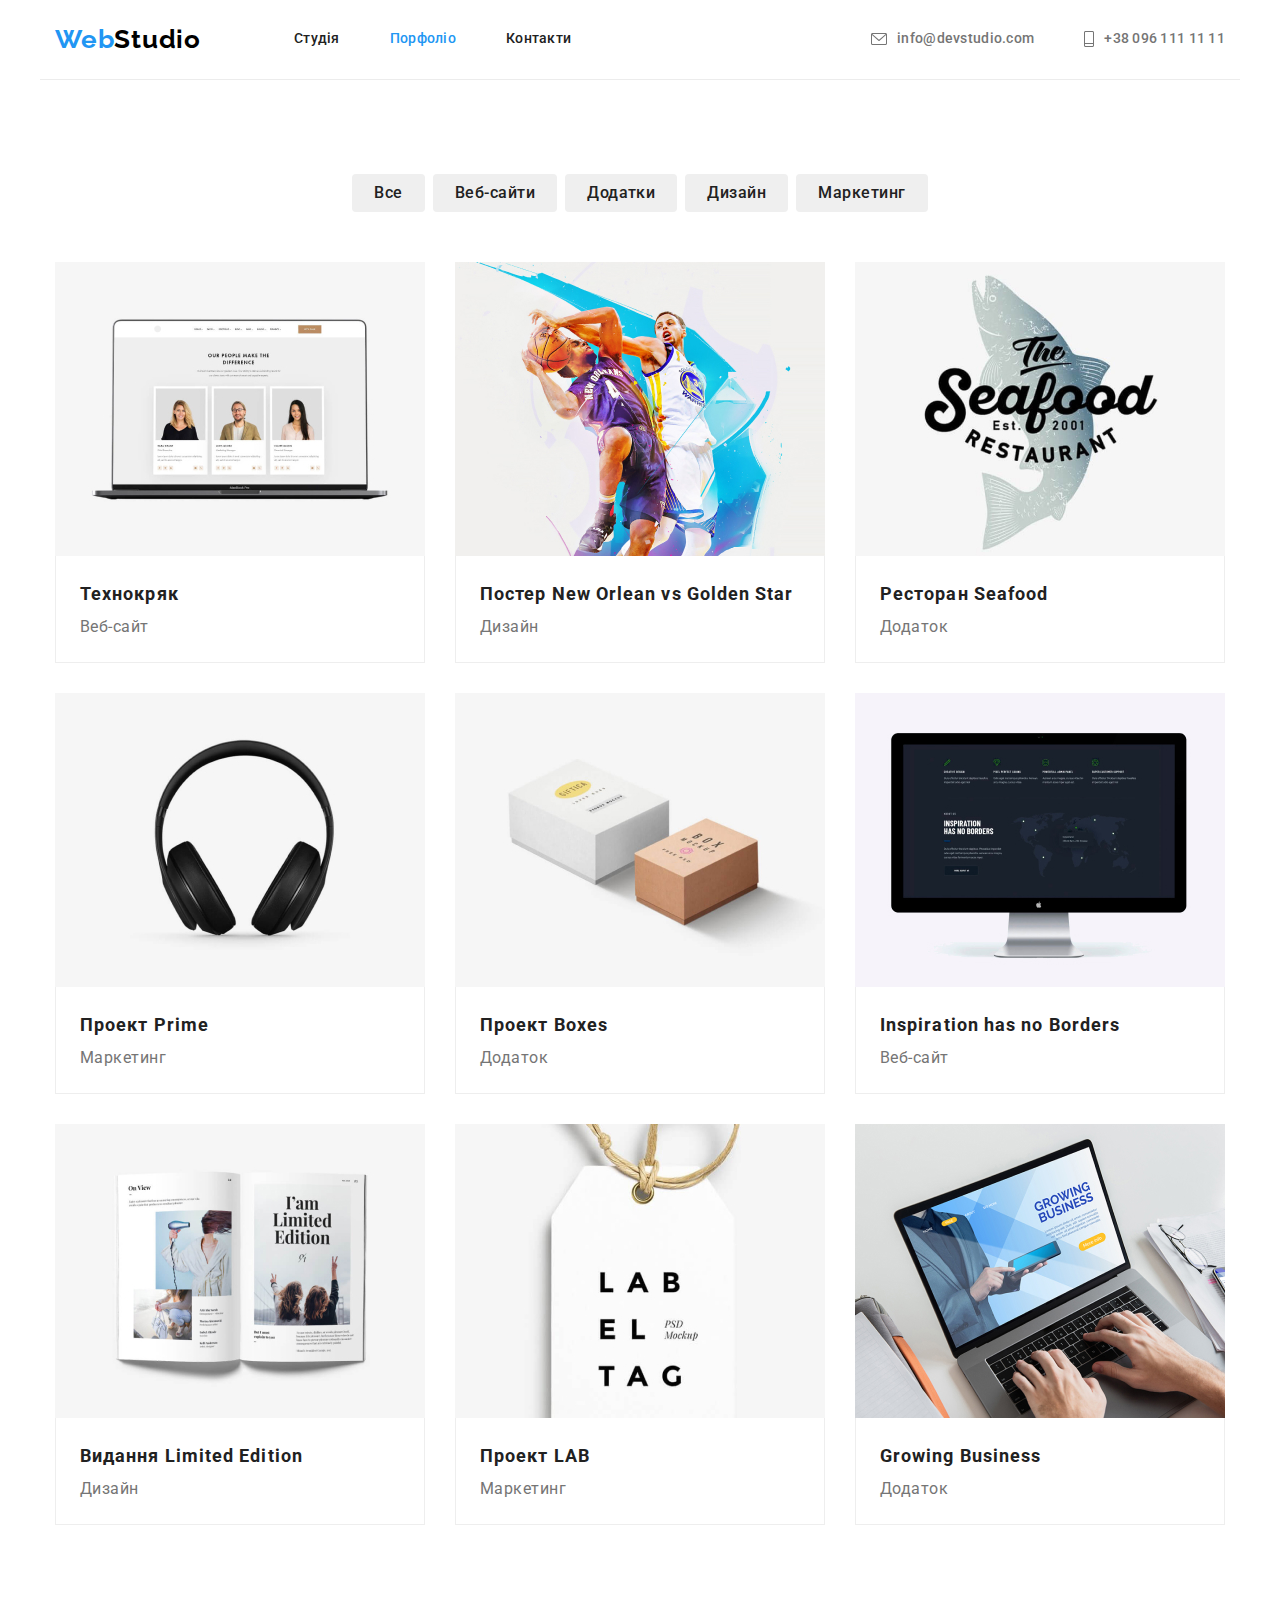
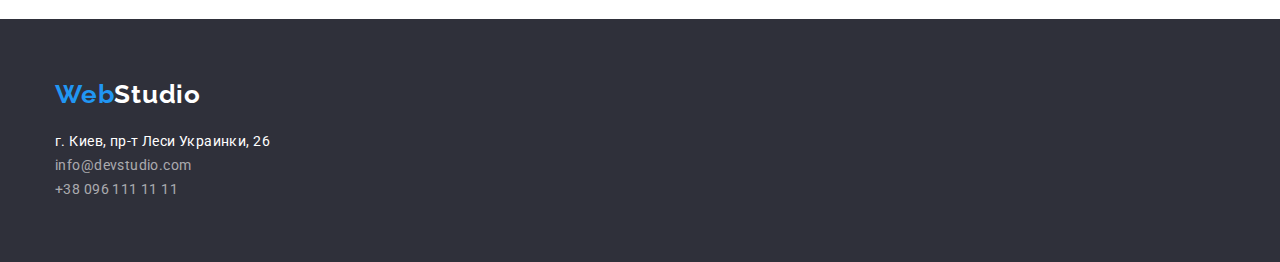
==== commit e35d2bc5: "fixes for hw-3" ====
--- a/portfolio.html
+++ b/portfolio.html
@@ -72,15 +72,26 @@
     <main>
       <section class="section">
         <div class="container">
-          <div class="filter">
+          <div>
             <h1 class="visually-hidden">Фильтр</h1>
-            <button class="btn" type="button">Все</button>
-            <button class="btn" type="button">Веб-сайти</button>
-            <button class="btn" type="button">Додатки</button>
-            <button class="btn" type="button">Дизайн</button>
-            <button class="btn" type="button">Маркетинг</button>
+            <ul class="list filter-list">
+              <li class="filter-item">
+                <button class="btn" type="button">Все</button>
+              </li>
+              <li class="filter-item">
+                <button class="btn" type="button">Веб-сайти</button>
+              </li>
+              <li class="filter-item">
+                <button class="btn" type="button">Додатки</button>
+              </li>
+              <li class="filter-item">
+                <button class="btn" type="button">Дизайн</button>
+              </li>
+              <li class="filter-item">
+                <button class="btn" type="button">Маркетинг</button>
+              </li>
+            </ul>
           </div>
-
           <ul class="list samples-list">
             <li class="samples-item">
               <img
--- a/css/styles.css
+++ b/css/styles.css
@@ -114,6 +114,10 @@
 .header {
   display: flex;
   justify-content: space-between;
+
+  padding-top: 24px;
+  padding-bottom: 24px;
+
   font-weight: 500;
   line-height: 1.14;
   letter-spacing: 0.02em;
@@ -126,8 +130,8 @@
 
 .menu {
   display: flex;
-  margin-top: 32px;
-  margin-bottom: 32px;
+  /* margin-top: 32px;
+  margin-bottom: 32px; */
   margin-left: 93px;
 }
 
@@ -182,10 +186,14 @@
 /* ================== hero ================== */
 
 .hero {
+  padding-top: 200px;
+  padding-bottom: 200px;
+
   font-weight: 900;
   font-size: 44px;
   line-height: 1.37;
 
+  text-align: center;
   letter-spacing: 0.06em;
   text-transform: uppercase;
 
@@ -193,8 +201,9 @@
 }
 
 .hero-header {
+  width: 696px;
   margin-left: auto;
-  margin-bottom: 30px;
+  /* margin-bottom: 30px; */
   margin-right: auto;
 
   font-weight: 900;
@@ -207,10 +216,10 @@
 }
 
 .hero-container {
-  display: flex;
+  /* display: flex;
   flex-direction: column;
   justify-content: center;
-  align-items: center;
+  align-items: center; */
 }
 
 .hero-btn {
@@ -251,10 +260,6 @@
   display: flex;
 }
 
-.advantage-item {
-  width: 270px;
-}
-
 .advantage-item:not(:first-child) {
   margin-left: 30px;
 }
@@ -283,10 +288,6 @@
   margin-top: 50px;
 }
 
-.activity-item {
-  width: 270px;
-}
-
 .activity-item:not(:first-child) {
   margin-left: 30px;
 }
@@ -307,14 +308,14 @@
 }
 
 .team-item {
-  display: flex;
-  flex-direction: column;
-
-  align-items: center;
+  /* display: flex;
+  flex-direction: column; */
+
+  text-align: center;
 }
 
 .employee-name {
-  margin-top: 30px;
+  /* margin-top: 30px; */
 
   font-weight: 500;
   font-size: 16px;
@@ -325,7 +326,7 @@
 
 .job-title {
   margin-top: 10px;
-  margin-bottom: 30px;
+  /* margin-bottom: 30px; */
 
   font-size: 16px;
   line-height: 1.19;
@@ -333,6 +334,13 @@
   letter-spacing: 0.03em;
 
   color: var(--secondary-text-color);
+}
+
+.job-caption {
+  padding-top: 30px;
+  padding-bottom: 30px;
+
+  text-align: center;
 }
 /* ================== /section-team ================== */
 
@@ -371,6 +379,12 @@
 /* ================== portfolio ================== */
 
 .btn {
+  padding-top: 6px;
+  padding-bottom: 6px;
+
+  padding-left: 22px;
+  padding-right: 22px;
+
   border: none;
   border-radius: 4px;
 
@@ -395,9 +409,13 @@
   margin-left: 8px;
 }
 
-.filter {
+.filter-list {
   display: flex;
   justify-content: center;
+}
+
+.filter-item:not(:first-child) {
+  margin-left: 8px;
 }
 
 .samples-list {
@@ -410,8 +428,6 @@
 .samples-item {
   margin-right: 30px;
   margin-bottom: 30px;
-
-  border-bottom: 1px solid #eeeeee;
 
   width: 370px;
 }
@@ -455,5 +471,10 @@
 
   padding-left: 24px;
   padding-right: 24px;
+
+  border-bottom: 1px solid #eee;
+
+  border-left: 1px solid #eee;
+  border-right: 1px solid #eee;
 }
 /* ================== /portfolio ================== */
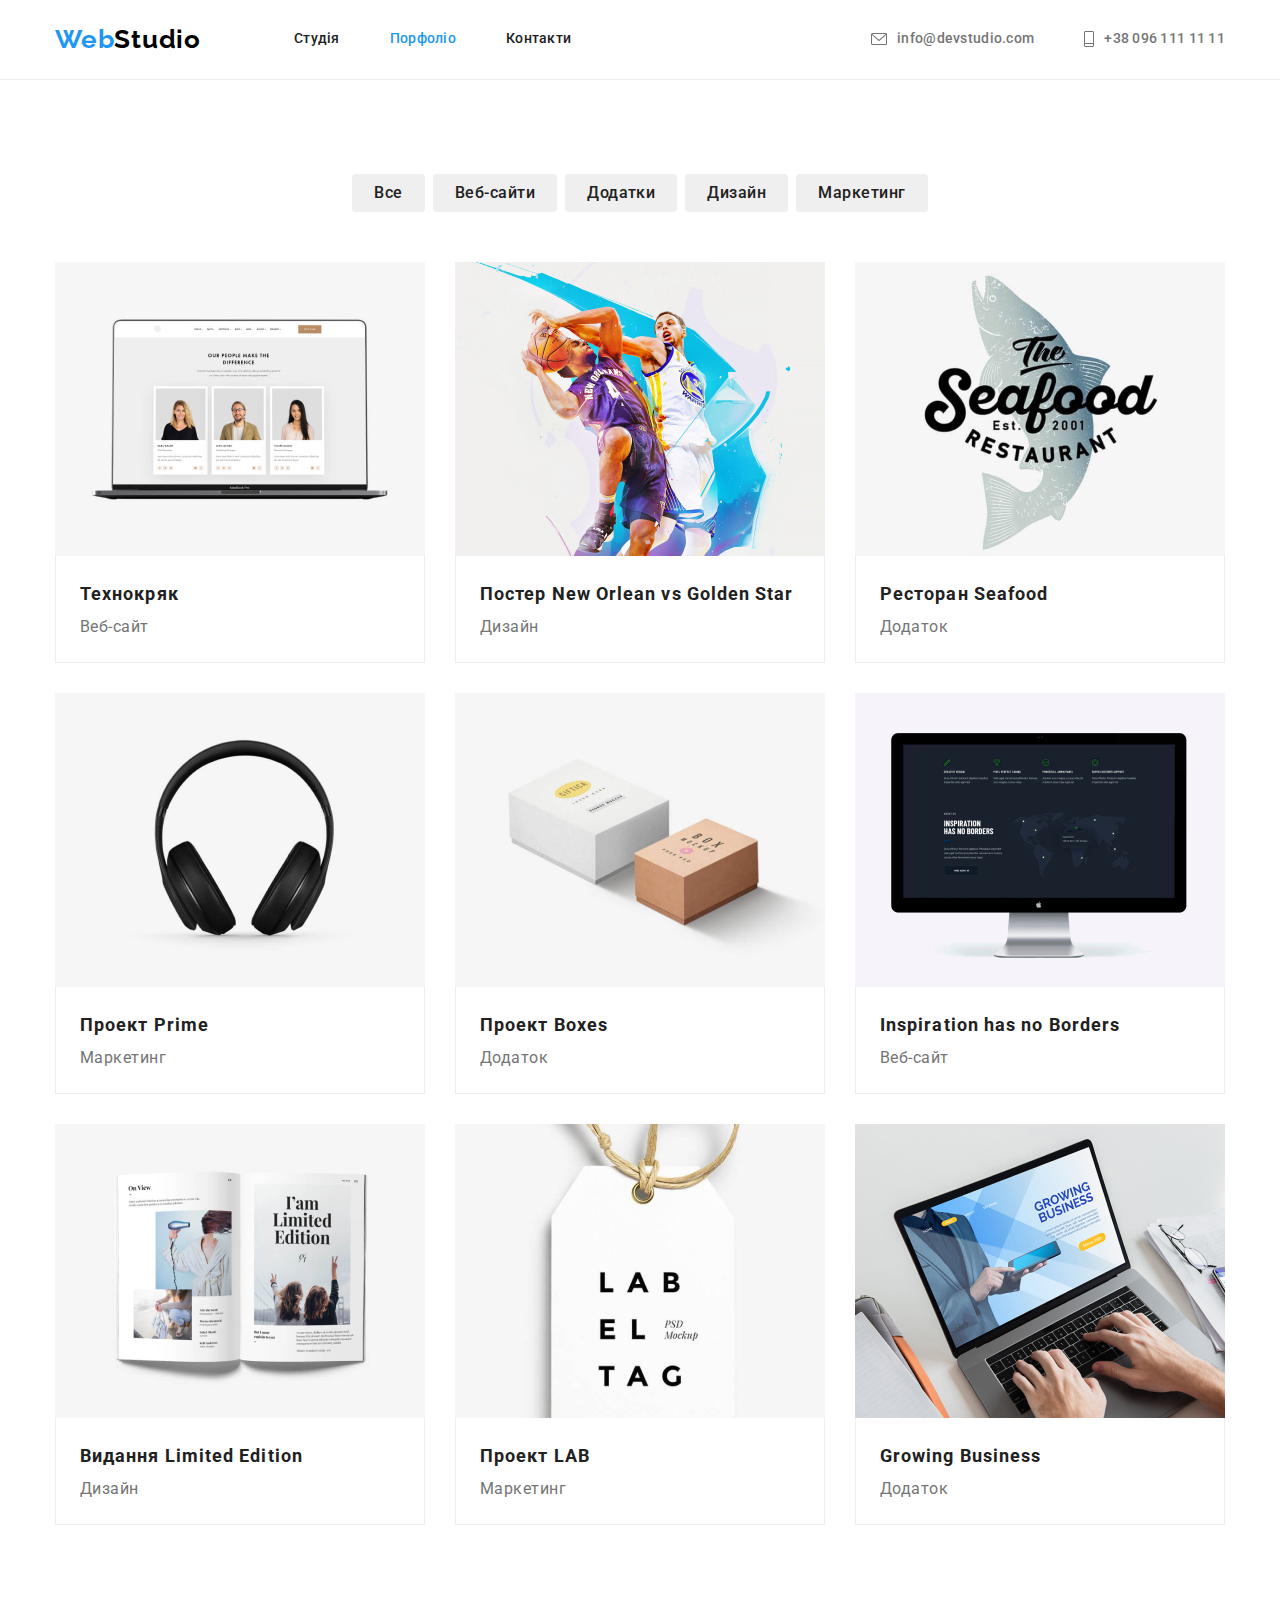
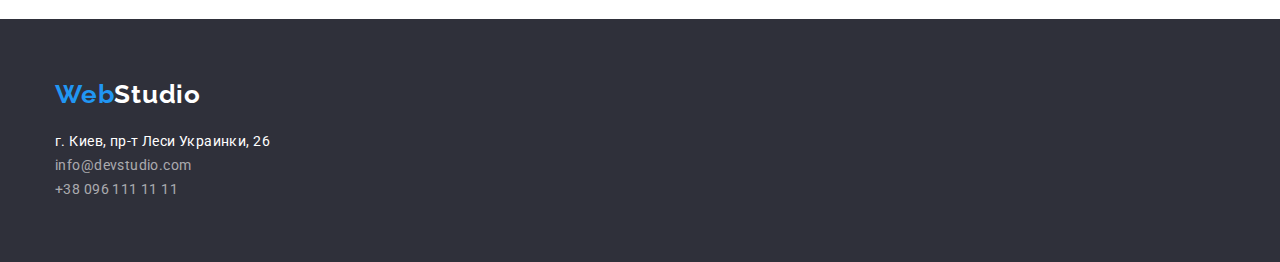
==== commit 9047e1f9: "fixes for hw-3 #2" ====
--- a/portfolio.html
+++ b/portfolio.html
@@ -16,8 +16,8 @@
     <link rel="stylesheet" href="./css/styles.css" />
   </head>
   <body>
-    <header>
-      <div class="container header">
+    <header class="header">
+      <div class="container header-div">
         <nav class="header-center">
           <a class="link logo-link" href=""
             ><span class="logo-web">Web</span>Studio</a
--- a/css/styles.css
+++ b/css/styles.css
@@ -112,6 +112,10 @@
 }
 
 .header {
+  border-bottom: 1px solid #ececec;
+}
+
+.header-div {
   display: flex;
   justify-content: space-between;
 
@@ -175,10 +179,6 @@
 
 .img-with-icon-item:not(:first-child) {
   margin-left: 10px;
-}
-
-.container.header {
-  border-bottom: 1px solid #ececec;
 }
 
 /* ================== /header ================== */
